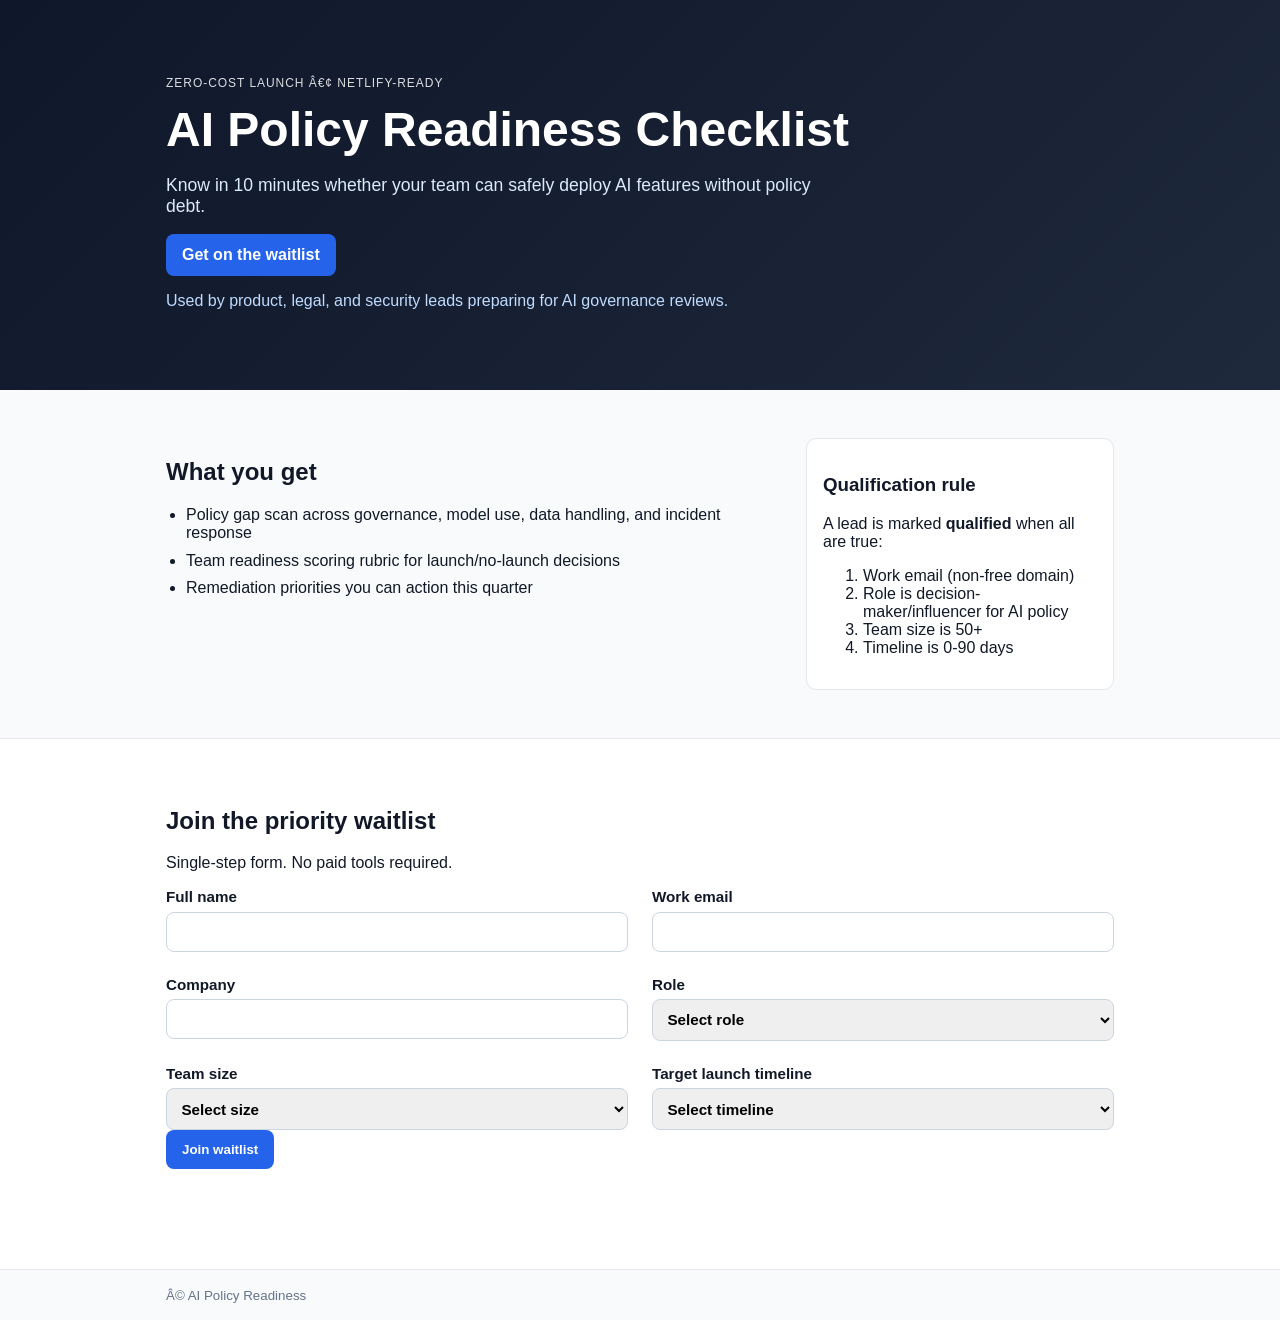
==== index.html @ 79d13393 "Initial commit: operator-al landing site" ====
﻿<!doctype html>
<html lang="en">
<head>
  <meta charset="UTF-8" />
  <meta name="viewport" content="width=device-width, initial-scale=1.0" />
  <title>AI Policy Readiness Checklist | Join the Waitlist</title>
  <meta name="description" content="Get the AI Policy Readiness Checklist and join the priority waitlist for implementation support." />
  <link rel="stylesheet" href="styles.css" />
</head>
<body>
  <header class="hero">
    <div class="container">
      <p class="eyebrow">Zero-cost launch â€¢ Netlify-ready</p>
      <h1>AI Policy Readiness Checklist</h1>
      <p class="subhead">Know in 10 minutes whether your team can safely deploy AI features without policy debt.</p>
      <a href="#waitlist" class="btn btn-primary" data-track="cta_primary_click">Get on the waitlist</a>
      <p class="trust">Used by product, legal, and security leads preparing for AI governance reviews.</p>
    </div>
  </header>

  <main>
    <section class="section">
      <div class="container grid">
        <div>
          <h2>What you get</h2>
          <ul class="checklist">
            <li>Policy gap scan across governance, model use, data handling, and incident response</li>
            <li>Team readiness scoring rubric for launch/no-launch decisions</li>
            <li>Remediation priorities you can action this quarter</li>
          </ul>
        </div>
        <aside class="card">
          <h3>Qualification rule</h3>
          <p>A lead is marked <strong>qualified</strong> when all are true:</p>
          <ol>
            <li>Work email (non-free domain)</li>
            <li>Role is decision-maker/influencer for AI policy</li>
            <li>Team size is 50+</li>
            <li>Timeline is 0-90 days</li>
          </ol>
        </aside>
      </div>
    </section>

    <section id="waitlist" class="section section-alt">
      <div class="container">
        <h2>Join the priority waitlist</h2>
        <p>Single-step form. No paid tools required.</p>

        <form id="waitlist-form" name="waitlist" method="POST" data-netlify="true" netlify-honeypot="bot-field">
          <div class="grid form-grid">
            <label>
              Full name
              <input type="text" name="full_name" required autocomplete="name" />
            </label>
            <label>
              Work email
              <input type="email" name="work_email" required autocomplete="email" />
            </label>
            <label>
              Company
              <input type="text" name="company" required />
            </label>
            <label>
              Role
              <select name="role" required>
                <option value="">Select role</option>
                <option value="executive">Executive</option>
                <option value="product_lead">Product Lead</option>
                <option value="engineering_lead">Engineering Lead</option>
                <option value="legal_compliance">Legal/Compliance</option>
                <option value="security_risk">Security/Risk</option>
                <option value="other">Other</option>
              </select>
            </label>
            <label>
              Team size
              <select name="team_size" required>
                <option value="">Select size</option>
                <option value="1-49">1-49</option>
                <option value="50-199">50-199</option>
                <option value="200-999">200-999</option>
                <option value="1000+">1000+</option>
              </select>
            </label>
            <label>
              Target launch timeline
              <select name="timeline" required>
                <option value="">Select timeline</option>
                <option value="0-30">0-30 days</option>
                <option value="31-90">31-90 days</option>
                <option value="91-180">91-180 days</option>
                <option value="180+">180+ days</option>
              </select>
            </label>
          </div>

          <input type="hidden" name="form-name" value="waitlist" />
          <input type="hidden" name="bot-field" />
          <input type="hidden" name="qualified" id="qualified" value="false" />
          <button type="submit" class="btn btn-primary">Join waitlist</button>
          <p id="form-message" class="form-message" aria-live="polite"></p>
        </form>
      </div>
    </section>
  </main>

  <footer class="footer">
    <div class="container">
      <small>Â© AI Policy Readiness</small>
    </div>
  </footer>

  <script>
    window.LANDING_CONFIG = {
      analyticsNamespace: "ai_policy_readiness",
      environment: "production"
    };
  </script>
  <!-- Netlify static form detection fallback -->
  <form name="waitlist" data-netlify="true" netlify-honeypot="bot-field" hidden>
    <input type="text" name="full_name" />
    <input type="email" name="work_email" />
    <input type="text" name="company" />
    <input type="text" name="role" />
    <input type="text" name="team_size" />
    <input type="text" name="timeline" />
    <input type="text" name="qualified" />
    <input type="text" name="project_id" />
    <input type="text" name="source" />
    <input type="text" name="submitted_at" />
    <input type="text" name="bot-field" />
  </form>
  <script src='script.js' defer></script>
</body>
</html>
---- styles.css ----
:root {
  --bg: #0f172a;
  --card: #ffffff;
  --ink: #111827;
  --ink-light: #334155;
  --accent: #2563eb;
  --accent-hover: #1d4ed8;
  --line: #e5e7eb;
}
* { box-sizing: border-box; }
body { margin: 0; font-family: Inter, Segoe UI, Arial, sans-serif; color: var(--ink); background: #f8fafc; }
.container { max-width: 980px; margin: 0 auto; padding: 0 1rem; }
.hero { background: linear-gradient(135deg, #0f172a, #1e293b); color: #fff; padding: 4rem 0; }
.eyebrow { text-transform: uppercase; letter-spacing: .08em; font-size: .75rem; opacity: .85; }
h1 { margin: .25rem 0 1rem; font-size: clamp(1.8rem, 4vw, 3rem); }
.subhead { font-size: 1.1rem; max-width: 680px; color: #dbeafe; }
.trust { margin-top: 1rem; color: #bfdbfe; }
.section { padding: 3rem 0; }
.section-alt { background: #fff; border-top: 1px solid var(--line); }
.grid { display: grid; gap: 1.5rem; grid-template-columns: 2fr 1fr; }
.card { background: var(--card); border: 1px solid var(--line); border-radius: 10px; padding: 1rem; }
.checklist { padding-left: 1.25rem; }
.checklist li { margin-bottom: .6rem; }
.btn { display: inline-block; border: 0; border-radius: 8px; padding: .75rem 1rem; text-decoration: none; cursor: pointer; font-weight: 600; }
.btn-primary { background: var(--accent); color: #fff; }
.btn-primary:hover { background: var(--accent-hover); }
.form-grid { grid-template-columns: repeat(2, minmax(200px, 1fr)); }
label { display: flex; flex-direction: column; font-weight: 600; gap: .4rem; font-size: .95rem; }
input, select { border: 1px solid #cbd5e1; border-radius: 8px; padding: .65rem; font: inherit; }
.form-message { margin-top: .75rem; min-height: 1.5rem; color: var(--ink-light); }
.form-message.success { color: #166534; }
.form-message.error { color: #991b1b; }
.footer { border-top: 1px solid var(--line); padding: 1rem 0; color: #64748b; }
@media (max-width: 800px) {
  .grid, .form-grid { grid-template-columns: 1fr; }
}
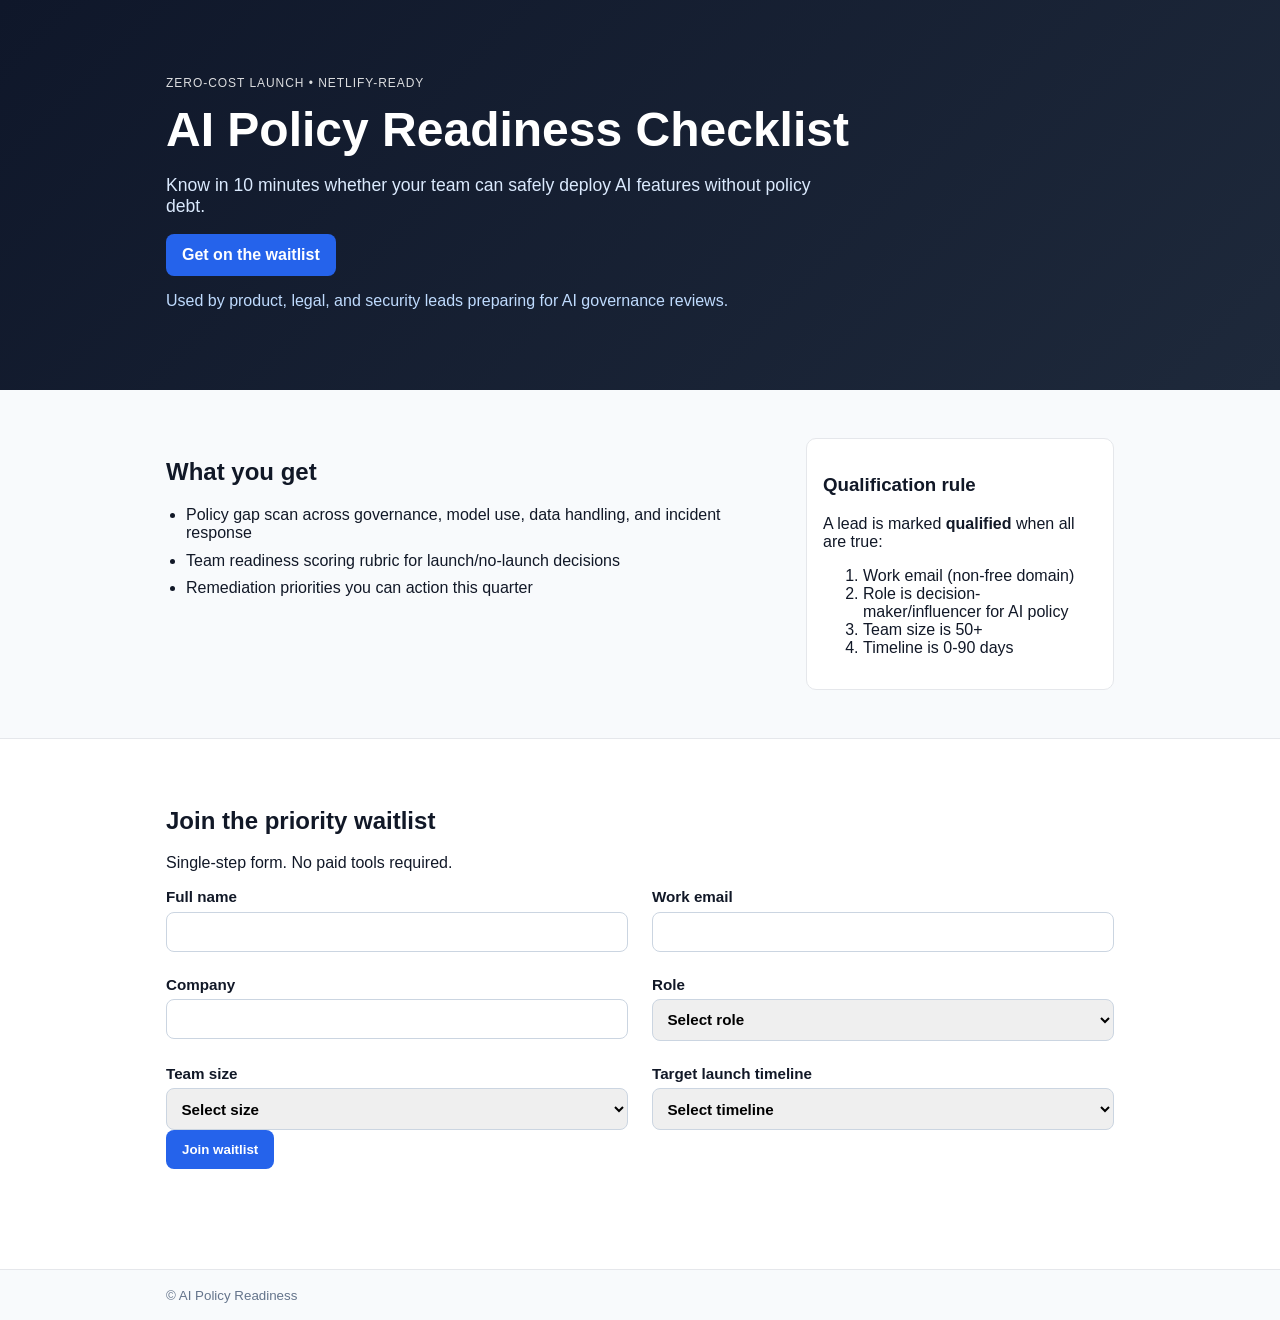
==== commit fb4849dc: "Fix signup capture: strict Netlify native form flow" ====
--- a/index.html
+++ b/index.html
@@ -1,4 +1,4 @@
-﻿<!doctype html>
+<!doctype html>
 <html lang="en">
 <head>
   <meta charset="UTF-8" />
@@ -10,10 +10,10 @@
 <body>
   <header class="hero">
     <div class="container">
-      <p class="eyebrow">Zero-cost launch â€¢ Netlify-ready</p>
+      <p class="eyebrow">Zero-cost launch • Netlify-ready</p>
       <h1>AI Policy Readiness Checklist</h1>
       <p class="subhead">Know in 10 minutes whether your team can safely deploy AI features without policy debt.</p>
-      <a href="#waitlist" class="btn btn-primary" data-track="cta_primary_click">Get on the waitlist</a>
+      <a href="#waitlist" class="btn btn-primary">Get on the waitlist</a>
       <p class="trust">Used by product, legal, and security leads preparing for AI governance reviews.</p>
     </div>
   </header>
@@ -47,22 +47,17 @@
         <h2>Join the priority waitlist</h2>
         <p>Single-step form. No paid tools required.</p>
 
-        <form id="waitlist-form" name="waitlist" method="POST" data-netlify="true" netlify-honeypot="bot-field">
+        <form id="waitlist-form" name="waitlist" method="POST" action="/success.html" data-netlify="true" netlify-honeypot="bot-field">
+          <input type="hidden" name="form-name" value="waitlist" />
+          <input type="hidden" name="bot-field" />
+          <input type="hidden" name="project_id" value="PLAY-2026-03-12-003" />
+          <input type="hidden" name="source" value="netlify_git_pipeline" />
+
           <div class="grid form-grid">
-            <label>
-              Full name
-              <input type="text" name="full_name" required autocomplete="name" />
-            </label>
-            <label>
-              Work email
-              <input type="email" name="work_email" required autocomplete="email" />
-            </label>
-            <label>
-              Company
-              <input type="text" name="company" required />
-            </label>
-            <label>
-              Role
+            <label>Full name<input type="text" name="full_name" required /></label>
+            <label>Work email<input type="email" name="work_email" required /></label>
+            <label>Company<input type="text" name="company" required /></label>
+            <label>Role
               <select name="role" required>
                 <option value="">Select role</option>
                 <option value="executive">Executive</option>
@@ -73,8 +68,7 @@
                 <option value="other">Other</option>
               </select>
             </label>
-            <label>
-              Team size
+            <label>Team size
               <select name="team_size" required>
                 <option value="">Select size</option>
                 <option value="1-49">1-49</option>
@@ -83,8 +77,7 @@
                 <option value="1000+">1000+</option>
               </select>
             </label>
-            <label>
-              Target launch timeline
+            <label>Target launch timeline
               <select name="timeline" required>
                 <option value="">Select timeline</option>
                 <option value="0-30">0-30 days</option>
@@ -95,9 +88,6 @@
             </label>
           </div>
 
-          <input type="hidden" name="form-name" value="waitlist" />
-          <input type="hidden" name="bot-field" />
-          <input type="hidden" name="qualified" id="qualified" value="false" />
           <button type="submit" class="btn btn-primary">Join waitlist</button>
           <p id="form-message" class="form-message" aria-live="polite"></p>
         </form>
@@ -105,32 +95,8 @@
     </section>
   </main>
 
-  <footer class="footer">
-    <div class="container">
-      <small>Â© AI Policy Readiness</small>
-    </div>
-  </footer>
+  <footer class="footer"><div class="container"><small>© AI Policy Readiness</small></div></footer>
 
-  <script>
-    window.LANDING_CONFIG = {
-      analyticsNamespace: "ai_policy_readiness",
-      environment: "production"
-    };
-  </script>
-  <!-- Netlify static form detection fallback -->
-  <form name="waitlist" data-netlify="true" netlify-honeypot="bot-field" hidden>
-    <input type="text" name="full_name" />
-    <input type="email" name="work_email" />
-    <input type="text" name="company" />
-    <input type="text" name="role" />
-    <input type="text" name="team_size" />
-    <input type="text" name="timeline" />
-    <input type="text" name="qualified" />
-    <input type="text" name="project_id" />
-    <input type="text" name="source" />
-    <input type="text" name="submitted_at" />
-    <input type="text" name="bot-field" />
-  </form>
-  <script src='script.js' defer></script>
+  <script src="script.js" defer></script>
 </body>
 </html>
